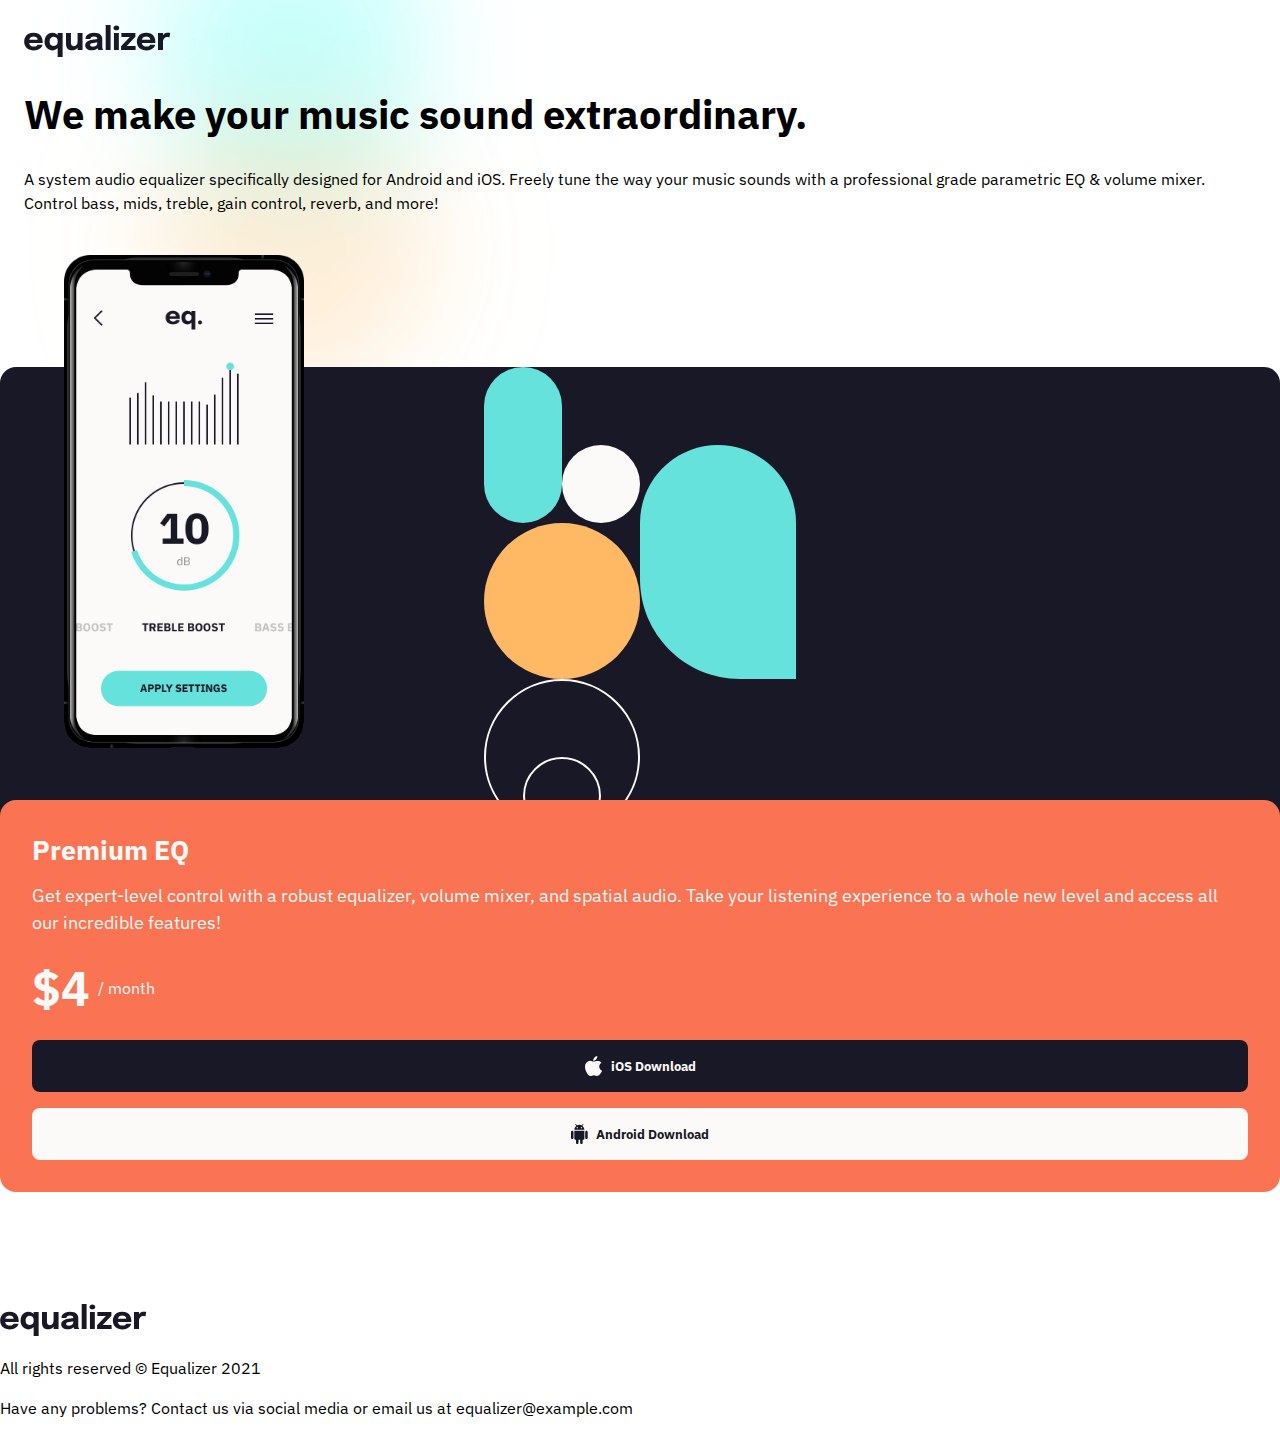
==== public/index.html @ 46a26c41 "set main section height to 56.5rem" ====
<!DOCTYPE html>
<html lang="en">
<head>
  <meta charset="UTF-8">
  <meta name="viewport" content="width=device-width, initial-scale=1.0">
  <link rel="stylesheet" href="style.css">
  <link rel="icon" type="image/png" sizes="32x32" href="./assets/favicon-32x32.png">
  <link rel="preconnect" href="https://fonts.googleapis.com">
  <link rel="preconnect" href="https://fonts.gstatic.com" crossorigin>
  <link href="https://fonts.googleapis.com/css2?family=IBM+Plex+Sans:wght@400;700&display=swap" rel="stylesheet">
  <title>Frontend Mentor | Equalizer landing page</title>
</head>
<body class="content">
  <header class="top-section">
    <img class="main-logo" src="./assets/logo.svg" alt="equalizer logo">
    <h1 class="main-title">We make your music sound extraordinary.</h1>
    <p class="main-title-description"> A system audio equalizer specifically designed for Android and iOS. Freely tune the 
      way your music sounds with a professional grade parametric EQ & volume mixer. Control 
      bass, mids, treble, gain control, reverb, and more!</p>
  </header>

  <main>
    <section class="main-section">
      <div class="mobile-app bg-primary-dark">
        <img class="main-image-app" src="./assets/illustration-app.png" alt="illustration app">
      </div>
      <div class="subscription-section bg-primary-coral">
      <h2 class="subscription-title">Premium EQ</h2>

        <p class="subscription-description">Get expert-level control with a robust equalizer, volume mixer, and spatial audio. Take 
          your listening experience to a whole new level and access all our incredible features!</p>

        <p class="subscription-availability"><span class="subscription-price">$4</span> / month</p>

        <button class="btn btn-bg-dark" type="button"><img class="icon" src="./assets/icon-apple.svg" alt="apple icon">iOS Download</button>
        <button class="btn btn-bg-white" type="button"><img class="icon" src="./assets/icon-android.svg" alt="android icon">Android Download</button>
        </div>
    </section>
  </main>
  
  <footer>
    <img src="./assets/logo.svg" alt="equalizer logo">
    <p class="copyright">All rights reserved © Equalizer 2021</p>
    <p class="contact-us">Have any problems? Contact us via social media or email us at <span class="contact-us-email">equalizer@example.com</span></p>
  </footer>
</body>
</html>
---- public/style.css ----
*, *::after, *::before {
    box-sizing: border-box;
}

body{
    background: url("./assets/bg-main-mobile.png") no-repeat; 
    background-position-y: -15rem;
    margin: 0;
    font-family: 'IBM Plex Sans', sans-serif;
}

p{
    line-height: 1.5;
}

.bg-primary-dark{
    background-color: #191826;
}

.bg-primary-coral{
    background-color: #FA7453;
}

.btn-bg-dark{
    background-color: #191826;
    color: #FCFAF9;
}

.btn-bg-white{
    background-color: #FCFAF9;
    color: #191826;
}

.content{
    min-height: 100svh;
    display: flex;
    flex-direction: column;
    justify-content: flex-start;
    align-items: flex-start;
    gap: 2rem;
}

.top-section{
    padding: 1.5rem;
    margin-bottom: 5rem;
}

.main-section{
    height: 56.5rem;
}

.mobile-app{
    background-image: url("./assets/bg-pattern-2.svg");
    background-repeat: no-repeat;
    background-position: top center;
    border-top-right-radius: 1rem;
    border-top-left-radius: 1rem;
}

.container * {
    margin: 0;
}

.main-title{
    font-size: 2.5rem;
}

.main-image-app{
    max-width: 15rem;
    object-fit: cover;
    position: relative;
    bottom: 7rem;
    left: 4rem;
}

.subscription-section{
    position: relative;
    display: flex;
    flex-direction: column;
    justify-content: flex-start;
    gap: 1rem;
    padding: 2rem;
    color: #FCFAF9;
    border-radius: 1rem;
    bottom: 4rem;
}

.subscription-section * {
    margin: 0;
}

.subscription-title{
    font-size: 1.7rem;
}

.subscription-description{
    font-size: 1.1rem;
}

.subscription-availability{
    display: flex;
    justify-content: flex-start;
    align-items: center;
    flex-grow: 1;
}

.subscription-price{
    font-size: 3rem;
    font-weight: 700;
    margin-right: 0.5rem;
}

.btn{
    display: flex;
    justify-content: center;
    align-items: center;
    padding: 1rem 0rem;
    border-radius: 0.5rem;
    border: none;
    font-family: 'IBM Plex Sans', sans-serif;
    font-weight: 700;
}

.icon{
    margin-right: 0.5rem;
}
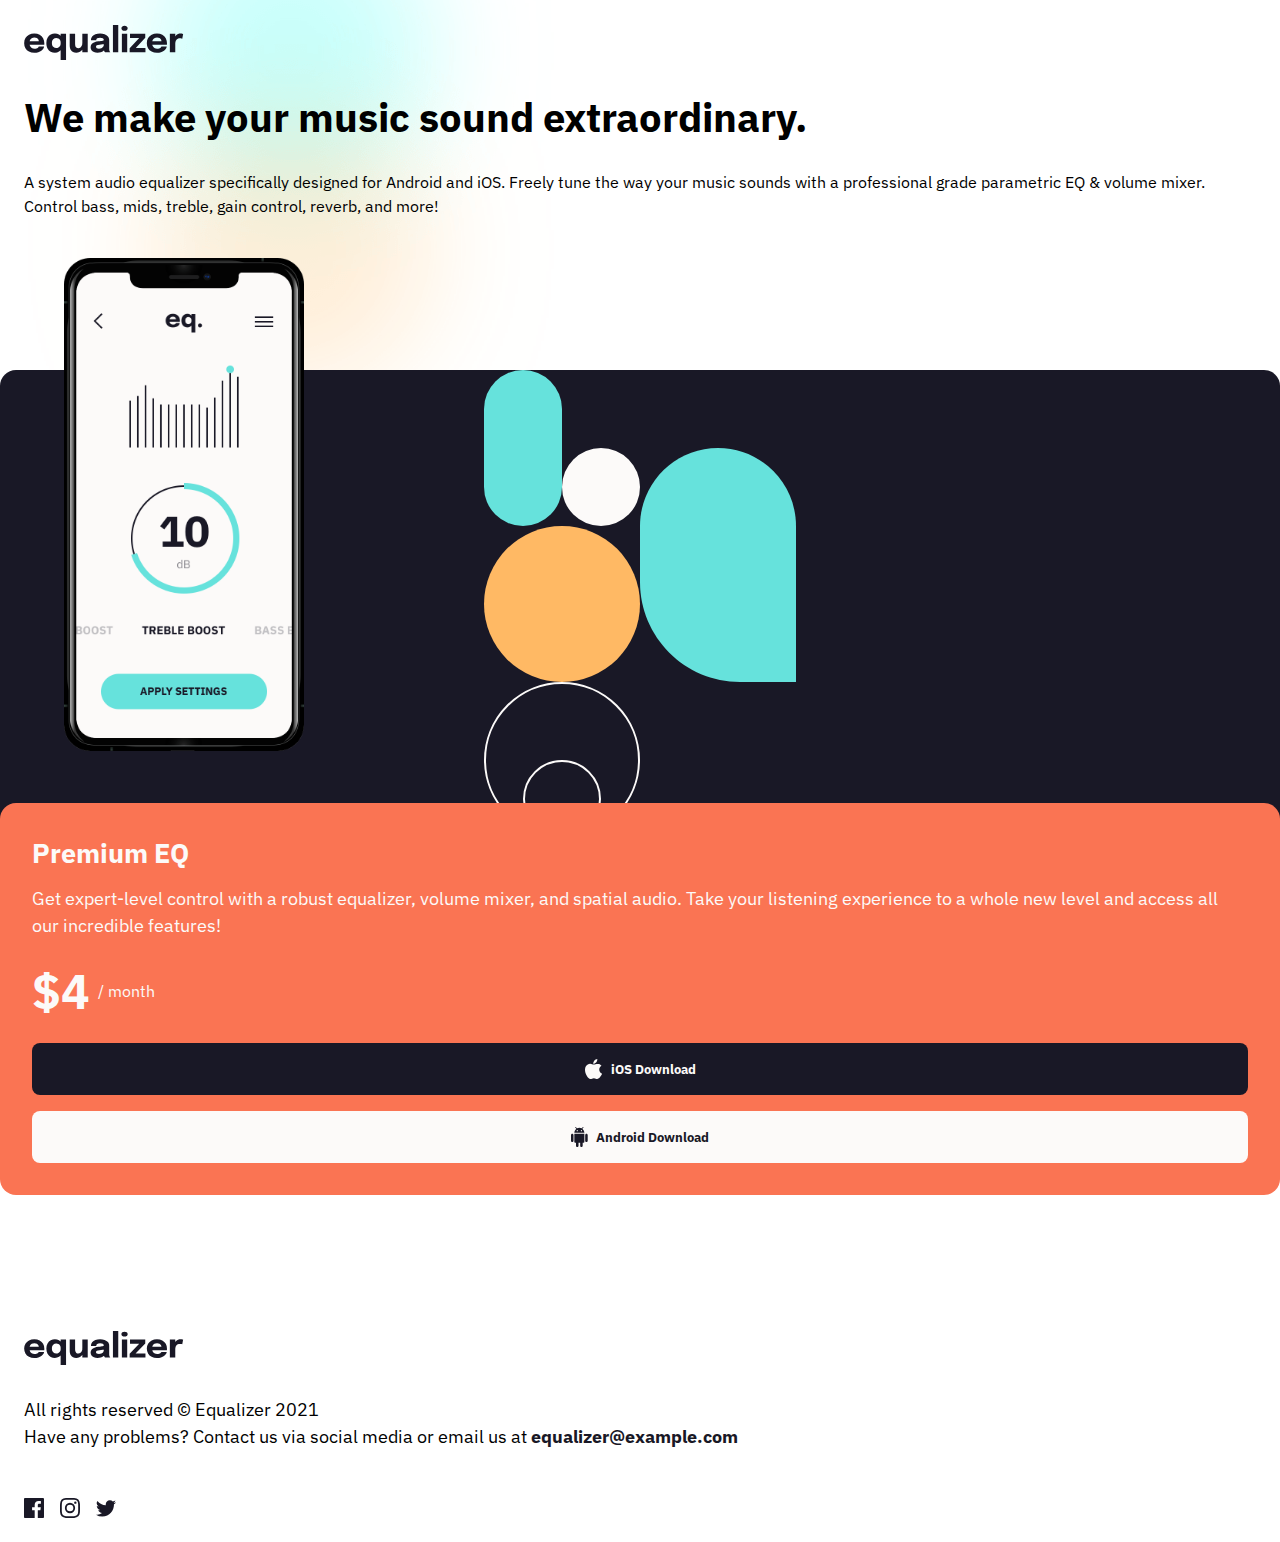
==== commit 7f30169b: "finish footer section" ====
--- a/public/index.html
+++ b/public/index.html
@@ -39,9 +39,14 @@
   </main>
   
   <footer>
-    <img src="./assets/logo.svg" alt="equalizer logo">
+    <img class="main-logo" src="./assets/logo.svg" alt="equalizer logo">
     <p class="copyright">All rights reserved © Equalizer 2021</p>
     <p class="contact-us">Have any problems? Contact us via social media or email us at <span class="contact-us-email">equalizer@example.com</span></p>
+    <div class="social-links">
+      <img src="./assets/icon-facebook.svg" alt="facebook icon">
+      <img src="./assets/icon-instagram.svg" alt="instagram icon">
+      <img src="./assets/icon-twitter.svg" alt="twitter icon">
+    </div>
   </footer>
 </body>
 </html>--- a/public/style.css
+++ b/public/style.css
@@ -38,6 +38,11 @@
     justify-content: flex-start;
     align-items: flex-start;
     gap: 2rem;
+}
+
+.main-logo{
+    width: 10rem;
+    object-fit: cover;
 }
 
 .top-section{
@@ -123,4 +128,35 @@
 
 .icon{
     margin-right: 0.5rem;
+}
+
+footer{
+    display: flex;
+    flex-direction: column;
+    justify-content: flex-start;
+    align-items: flex-start;
+    padding: 1.5rem;
+}
+
+footer > .main-logo{
+    margin-bottom: 2rem;
+}
+
+.copyright,
+.contact-us{
+    font-size: 1.1rem;
+    margin: 0;
+}
+
+.contact-us-email{
+    font-weight: 700;
+    color: #191826;
+}
+
+.social-links{
+    margin-top: 3rem;
+    display: flex;
+    justify-content: flex-start;
+    align-items: center;
+    gap: 1rem;
 }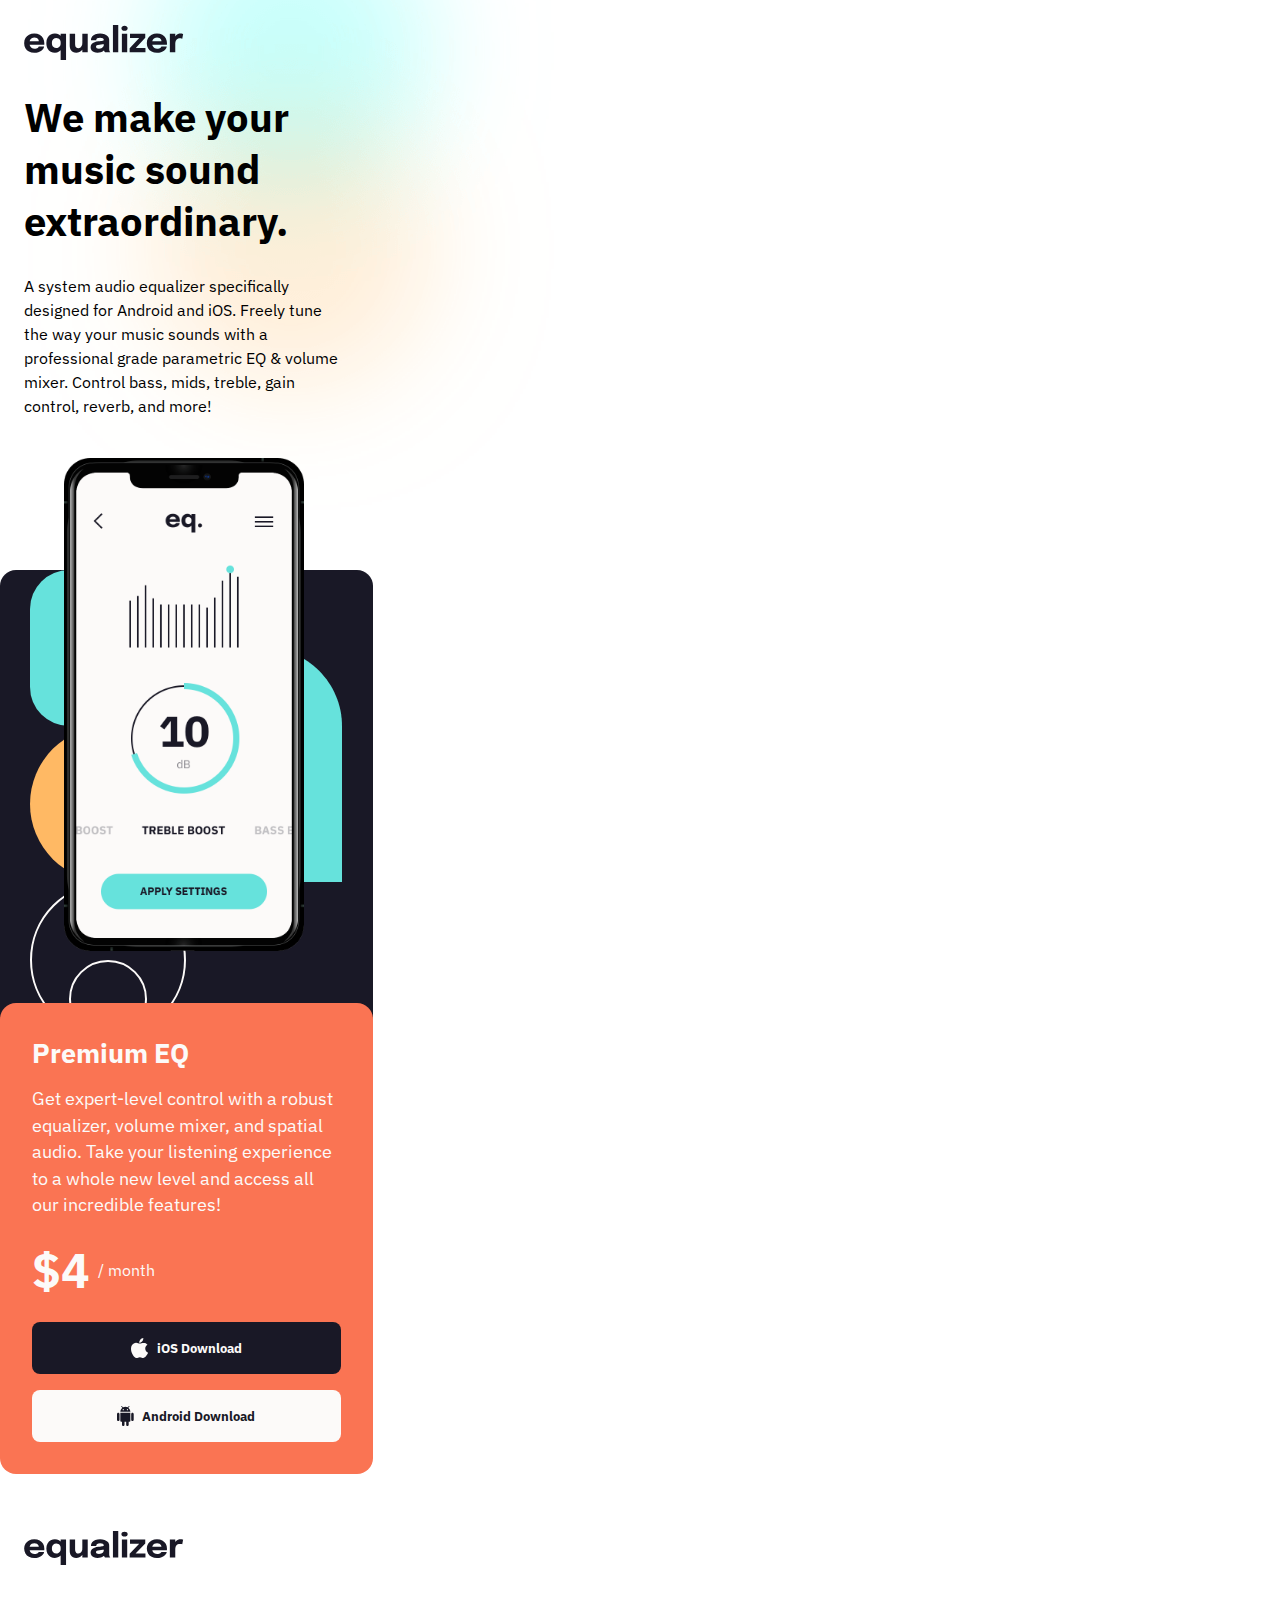
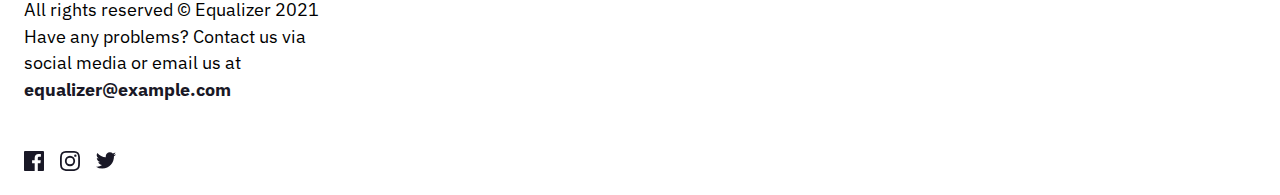
==== commit f4cc7308: "add div container for the whole website elements" ====
--- a/public/index.html
+++ b/public/index.html
@@ -11,42 +11,44 @@
   <title>Frontend Mentor | Equalizer landing page</title>
 </head>
 <body class="content">
-  <header class="top-section">
-    <img class="main-logo" src="./assets/logo.svg" alt="equalizer logo">
-    <h1 class="main-title">We make your music sound extraordinary.</h1>
-    <p class="main-title-description"> A system audio equalizer specifically designed for Android and iOS. Freely tune the 
-      way your music sounds with a professional grade parametric EQ & volume mixer. Control 
-      bass, mids, treble, gain control, reverb, and more!</p>
-  </header>
+  <div class="container">
+    <header class="top-section">
+      <img class="main-logo" src="./assets/logo.svg" alt="equalizer logo">
+      <h1 class="main-title">We make your music sound extraordinary.</h1>
+      <p class="main-title-description"> A system audio equalizer specifically designed for Android and iOS. Freely tune the 
+        way your music sounds with a professional grade parametric EQ & volume mixer. Control 
+        bass, mids, treble, gain control, reverb, and more!</p>
+    </header>
 
-  <main>
-    <section class="main-section">
-      <div class="mobile-app bg-primary-dark">
-        <img class="main-image-app" src="./assets/illustration-app.png" alt="illustration app">
+    <main>
+      <section class="main-section">
+        <div class="mobile-app bg-primary-dark">
+          <img class="main-image-app" src="./assets/illustration-app.png" alt="illustration app">
+        </div>
+        <div class="subscription-section bg-primary-coral">
+        <h2 class="subscription-title">Premium EQ</h2>
+
+          <p class="subscription-description">Get expert-level control with a robust equalizer, volume mixer, and spatial audio. Take 
+            your listening experience to a whole new level and access all our incredible features!</p>
+
+          <p class="subscription-availability"><span class="subscription-price">$4</span> / month</p>
+
+          <button class="btn btn-bg-dark" type="button"><img class="icon" src="./assets/icon-apple.svg" alt="apple icon">iOS Download</button>
+          <button class="btn btn-bg-white" type="button"><img class="icon" src="./assets/icon-android.svg" alt="android icon">Android Download</button>
+          </div>
+      </section>
+    </main>
+    
+    <footer>
+      <img class="main-logo" src="./assets/logo.svg" alt="equalizer logo">
+      <p class="copyright">All rights reserved © Equalizer 2021</p>
+      <p class="contact-us">Have any problems? Contact us via social media or email us at <span class="contact-us-email">equalizer@example.com</span></p>
+      <div class="social-links">
+        <img src="./assets/icon-facebook.svg" alt="facebook icon">
+        <img src="./assets/icon-instagram.svg" alt="instagram icon">
+        <img src="./assets/icon-twitter.svg" alt="twitter icon">
       </div>
-      <div class="subscription-section bg-primary-coral">
-      <h2 class="subscription-title">Premium EQ</h2>
-
-        <p class="subscription-description">Get expert-level control with a robust equalizer, volume mixer, and spatial audio. Take 
-          your listening experience to a whole new level and access all our incredible features!</p>
-
-        <p class="subscription-availability"><span class="subscription-price">$4</span> / month</p>
-
-        <button class="btn btn-bg-dark" type="button"><img class="icon" src="./assets/icon-apple.svg" alt="apple icon">iOS Download</button>
-        <button class="btn btn-bg-white" type="button"><img class="icon" src="./assets/icon-android.svg" alt="android icon">Android Download</button>
-        </div>
-    </section>
-  </main>
-  
-  <footer>
-    <img class="main-logo" src="./assets/logo.svg" alt="equalizer logo">
-    <p class="copyright">All rights reserved © Equalizer 2021</p>
-    <p class="contact-us">Have any problems? Contact us via social media or email us at <span class="contact-us-email">equalizer@example.com</span></p>
-    <div class="social-links">
-      <img src="./assets/icon-facebook.svg" alt="facebook icon">
-      <img src="./assets/icon-instagram.svg" alt="instagram icon">
-      <img src="./assets/icon-twitter.svg" alt="twitter icon">
-    </div>
-  </footer>
+    </footer>
+  </div>
 </body>
 </html>--- a/public/style.css
+++ b/public/style.css
@@ -35,8 +35,16 @@
     min-height: 100svh;
     display: flex;
     flex-direction: column;
+    justify-content: center;
+    align-items: center;
+}
+
+.container{
+    width: 23.3rem;
+    display: flex;
+    flex-direction: column;
     justify-content: flex-start;
-    align-items: flex-start;
+    align-self: flex-start;
     gap: 2rem;
 }
 
@@ -60,10 +68,6 @@
     background-position: top center;
     border-top-right-radius: 1rem;
     border-top-left-radius: 1rem;
-}
-
-.container * {
-    margin: 0;
 }
 
 .main-title{
@@ -159,4 +163,10 @@
     justify-content: flex-start;
     align-items: center;
     gap: 1rem;
+}
+
+@media (min-width: 48em){
+    .content{
+        min-height: 100vh;
+    }
 }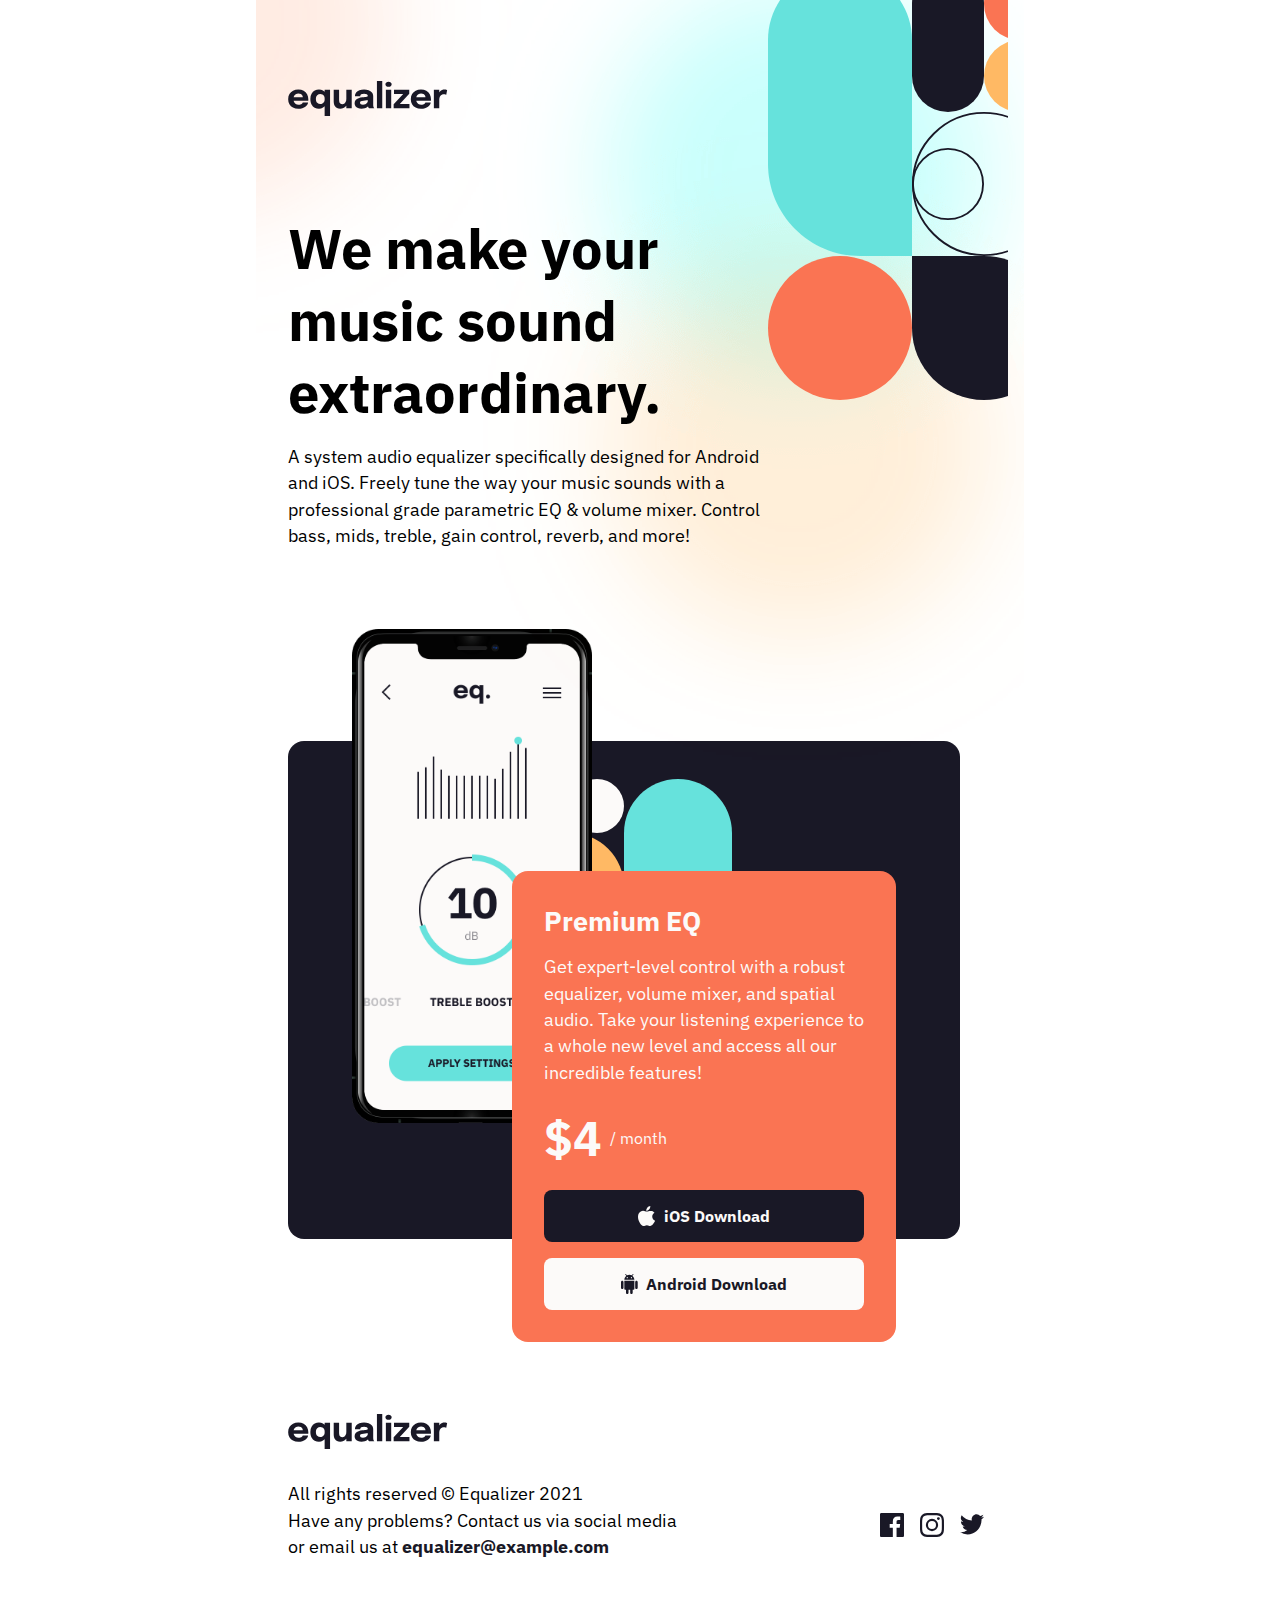
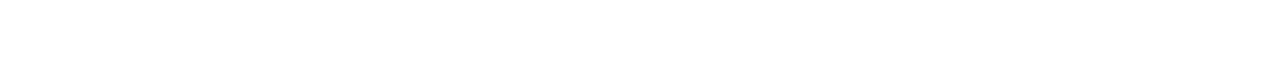
==== commit abfc07ac: "finish desktop version" ====
--- a/public/index.html
+++ b/public/index.html
@@ -41,8 +41,10 @@
     
     <footer>
       <img class="main-logo" src="./assets/logo.svg" alt="equalizer logo">
-      <p class="copyright">All rights reserved © Equalizer 2021</p>
-      <p class="contact-us">Have any problems? Contact us via social media or email us at <span class="contact-us-email">equalizer@example.com</span></p>
+      <div>
+        <p class="copyright">All rights reserved © Equalizer 2021</p>
+        <p class="contact-us">Have any problems? Contact us via social media or email us at <span class="contact-us-email">equalizer@example.com</span></p>
+      </div>
       <div class="social-links">
         <img src="./assets/icon-facebook.svg" alt="facebook icon">
         <img src="./assets/icon-instagram.svg" alt="instagram icon">
--- a/public/style.css
+++ b/public/style.css
@@ -1,11 +1,9 @@
 *, *::after, *::before {
     box-sizing: border-box;
+    margin: 0;
 }
 
 body{
-    background: url("./assets/bg-main-mobile.png") no-repeat; 
-    background-position-y: -15rem;
-    margin: 0;
     font-family: 'IBM Plex Sans', sans-serif;
 }
 
@@ -40,20 +38,28 @@
 }
 
 .container{
-    width: 23.3rem;
-    display: flex;
-    flex-direction: column;
-    justify-content: flex-start;
-    align-self: flex-start;
+    background: url("./assets/bg-main-mobile.png") top left no-repeat; 
+    background-position-y: -15rem;
+    width: 23.4rem;
+    display: flex;
+    flex-direction: column;
+    justify-content: flex-start;
+    align-items: center;
     gap: 2rem;
 }
 
 .main-logo{
     width: 10rem;
     object-fit: cover;
+    margin-bottom: 2rem;
 }
 
 .top-section{
+    display: flex;
+    flex-direction: column;
+    justify-content: center;
+    align-items: flex-start;
+    gap: 1rem;
     padding: 1.5rem;
     margin-bottom: 5rem;
 }
@@ -66,8 +72,7 @@
     background-image: url("./assets/bg-pattern-2.svg");
     background-repeat: no-repeat;
     background-position: top center;
-    border-top-right-radius: 1rem;
-    border-top-left-radius: 1rem;
+    border-radius: 1rem;
 }
 
 .main-title{
@@ -83,6 +88,7 @@
 }
 
 .subscription-section{
+    max-width: 24rem;
     position: relative;
     display: flex;
     flex-direction: column;
@@ -94,10 +100,6 @@
     bottom: 4rem;
 }
 
-.subscription-section * {
-    margin: 0;
-}
-
 .subscription-title{
     font-size: 1.7rem;
 }
@@ -110,7 +112,6 @@
     display: flex;
     justify-content: flex-start;
     align-items: center;
-    flex-grow: 1;
 }
 
 .subscription-price{
@@ -127,6 +128,7 @@
     border-radius: 0.5rem;
     border: none;
     font-family: 'IBM Plex Sans', sans-serif;
+    font-size: 1rem;
     font-weight: 700;
 }
 
@@ -140,10 +142,6 @@
     justify-content: flex-start;
     align-items: flex-start;
     padding: 1.5rem;
-}
-
-footer > .main-logo{
-    margin-bottom: 2rem;
 }
 
 .copyright,
@@ -165,8 +163,182 @@
     gap: 1rem;
 }
 
+.social-links img{
+    width: 1.5rem;
+    color: #191826;
+}
+
 @media (min-width: 48em){
+
     .content{
         min-height: 100vh;
+        flex-direction: row;
+    }
+
+    .container{
+        background: url("./assets/bg-main-tablet.png") top right no-repeat;
+        background-position-y: -20em;
+        background-position-x: -25em;
+        width: 48em;
+        justify-content: center;
+        align-items: flex-start;
+        padding: 0rem 2em;
+        margin-bottom: 3em;
+    }
+
+    .top-section{
+        padding: 0rem;
+        width: 45em;
+        background: url("./assets/bg-pattern-1.svg") top right no-repeat;
+        background-size: 18em;
+        background-position-x: 30em;
+        background-position-y: -2em;
+        margin-bottom: 10em;
+    }
+
+    .top-section > .main-logo{
+        margin: 5em 0em;
+    }
+
+    .main-title{
+        width: 8em;
+        font-size: 3.5em;
+    }
+
+    .main-title-description{
+        width: 28.5em;
+        font-size: 1.1em;
+    }
+
+    .mobile-app{
+        background-position-y: -1em;
+        background-size: 13.5em;
+        width: 42em;
+        z-index: -1;
+        position: relative;
+    }
+
+    .main-image-app{
+        z-index: 0;
+        position: relative;
+    }
+
+    .subscription-section{
+        z-index: 1;
+        position: relative;
+        bottom: 23em;
+        left: 14em;
+    }
+
+    .main-section{
+        height: 40em;
+    }
+
+    footer{
+        padding: 0;
+    }
+
+    .contact-us{
+        width: 23em;
+    }
+
+    .social-links{
+        position: relative;
+        bottom: 6em;
+        left: 37em;
+    }
+
+}
+
+@media (min-width: 90em){
+    .container{
+        background: url("./assets/bg-main-desktop.png") top right no-repeat;
+        background-position-x: -20em;
+        background-position-y: -15em;
+        width: 90em;
+        padding: 0em 5em;
+    }
+
+    .top-section{
+        width: 85em;
+        background-size: 19em;
+        background-position-x: 66em;
+        background-position-y: -2.5em;
+        margin-bottom: 20em;
+    }
+
+    .main-title{
+        width: 12em;
+        font-size: 6em;
+    }
+
+    .main-title-description{
+        width: 43em;
+        font-size: 1.4em;
+    }
+
+    .main-section{
+        height: 45em;
+        margin-bottom: 5em;
+    }
+
+    .mobile-app{
+        width: 75em;
+        background-size: 23em;
+        background-position-x: 21.3em;
+        background-position-y: -5em;
+    }
+
+    .main-image-app{
+        left: 7em;
+        bottom: 11em;
+        max-width: 20em;
+    }
+
+    .subscription-section{
+        left: 40em;
+        max-width: 25em;
+        height: 36em;
+        bottom: 32em;
+        padding: 2.5em;
+    }
+
+    .subscription-title{
+        font-size: 2.5em;
+    }
+
+    .subscription-description{
+        font-size: 1.2em;
+    }
+
+    .subscription-price{
+        font-size: 4em;
+    }
+
+    .subscription-availability{
+        font-size: 1.2em;
+    }
+
+    .btn{
+        font-size: 1.2em;
+    }
+
+    footer{
+        flex-direction: row;
+        justify-content: center;
+        align-items: center;
+        gap: 10em;
+    }
+
+    footer > .main-logo{
+        margin-bottom: 0;
+        align-self: flex-start;
+    }
+
+    .social-links{
+        top: 0;
+        left: 0;
+        margin-top: 0;
+        margin-left: 15em;
     }
 }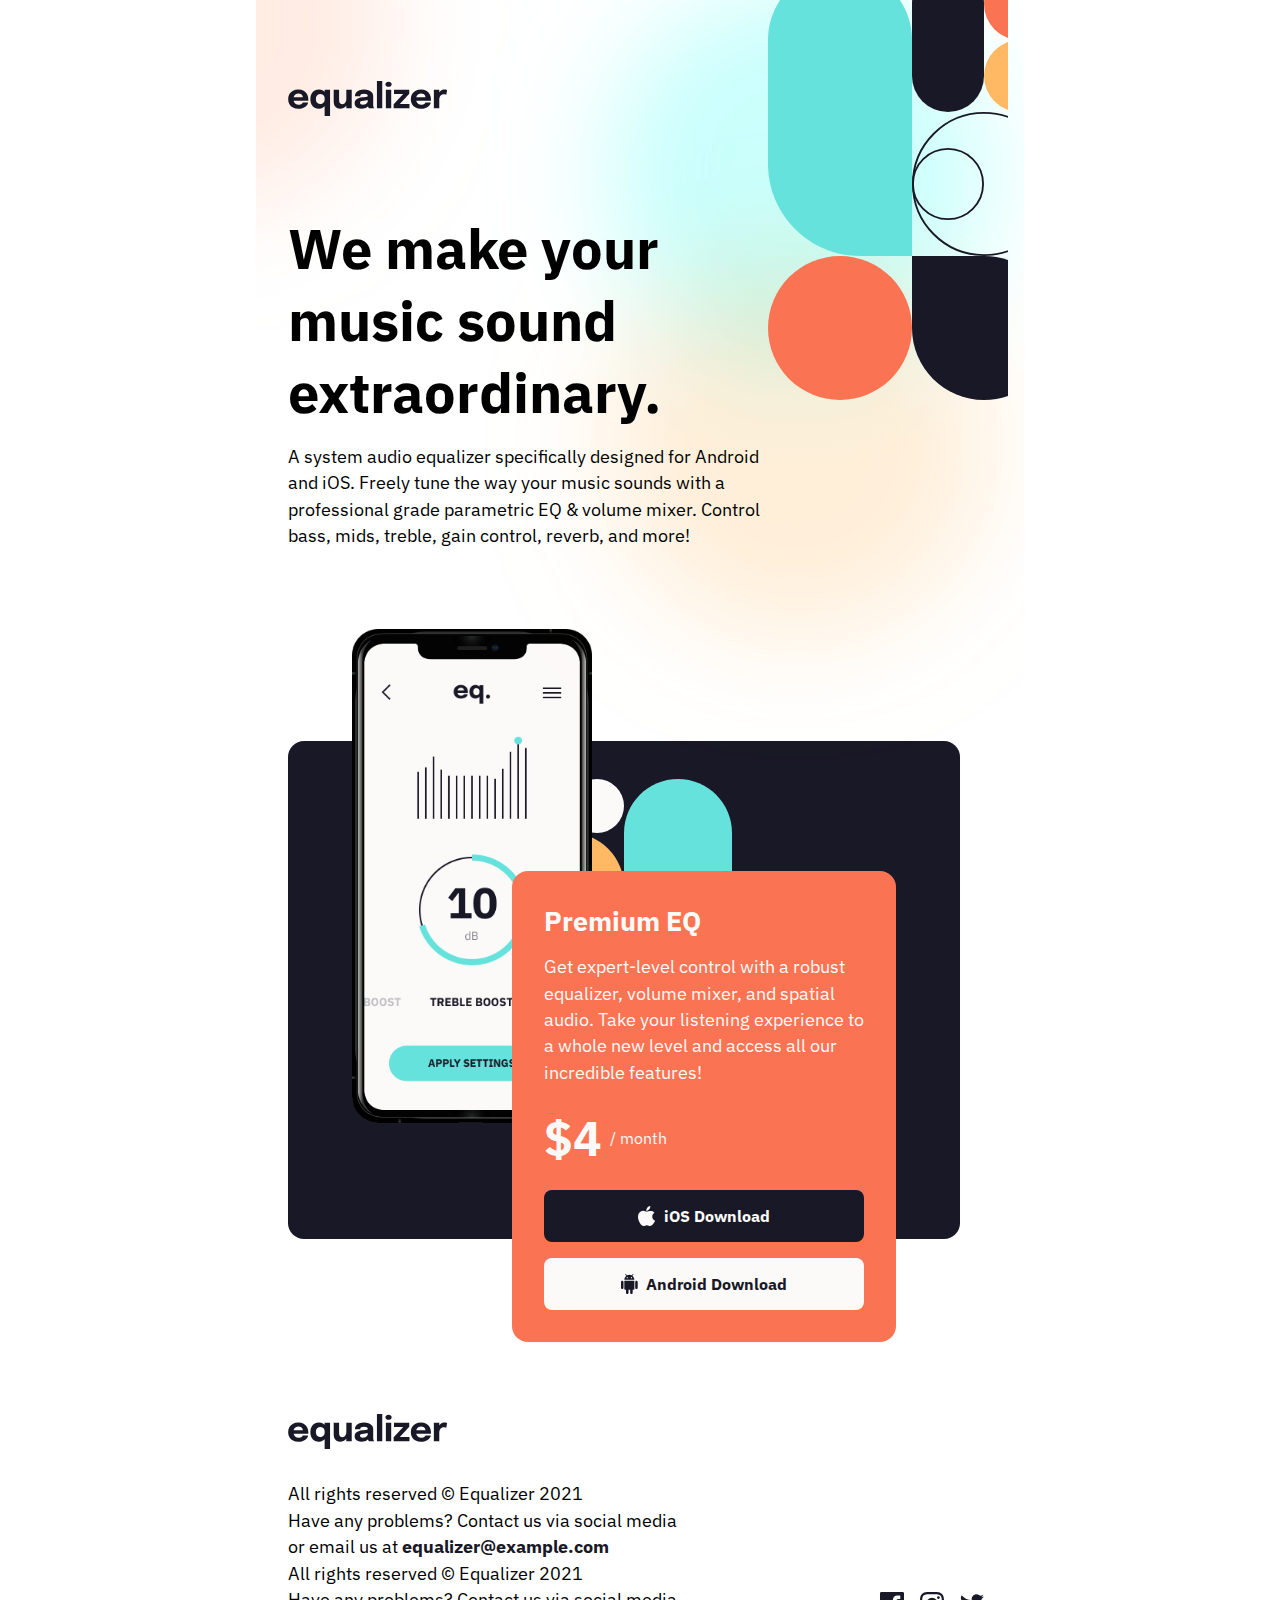
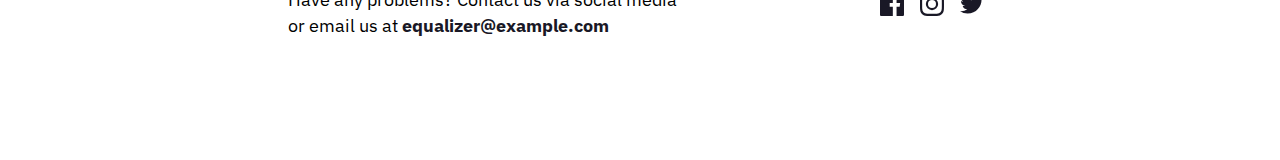
==== commit 1967d815: "add container inside footer" ====
--- a/public/index.html
+++ b/public/index.html
@@ -45,6 +45,8 @@
         <p class="copyright">All rights reserved © Equalizer 2021</p>
         <p class="contact-us">Have any problems? Contact us via social media or email us at <span class="contact-us-email">equalizer@example.com</span></p>
       </div>
+      <p class="copyright">All rights reserved © Equalizer 2021</p>
+      <p class="contact-us">Have any problems? Contact us via social media or email us at <span class="contact-us-email">equalizer@example.com</span></p>
       <div class="social-links">
         <img src="./assets/icon-facebook.svg" alt="facebook icon">
         <img src="./assets/icon-instagram.svg" alt="instagram icon">
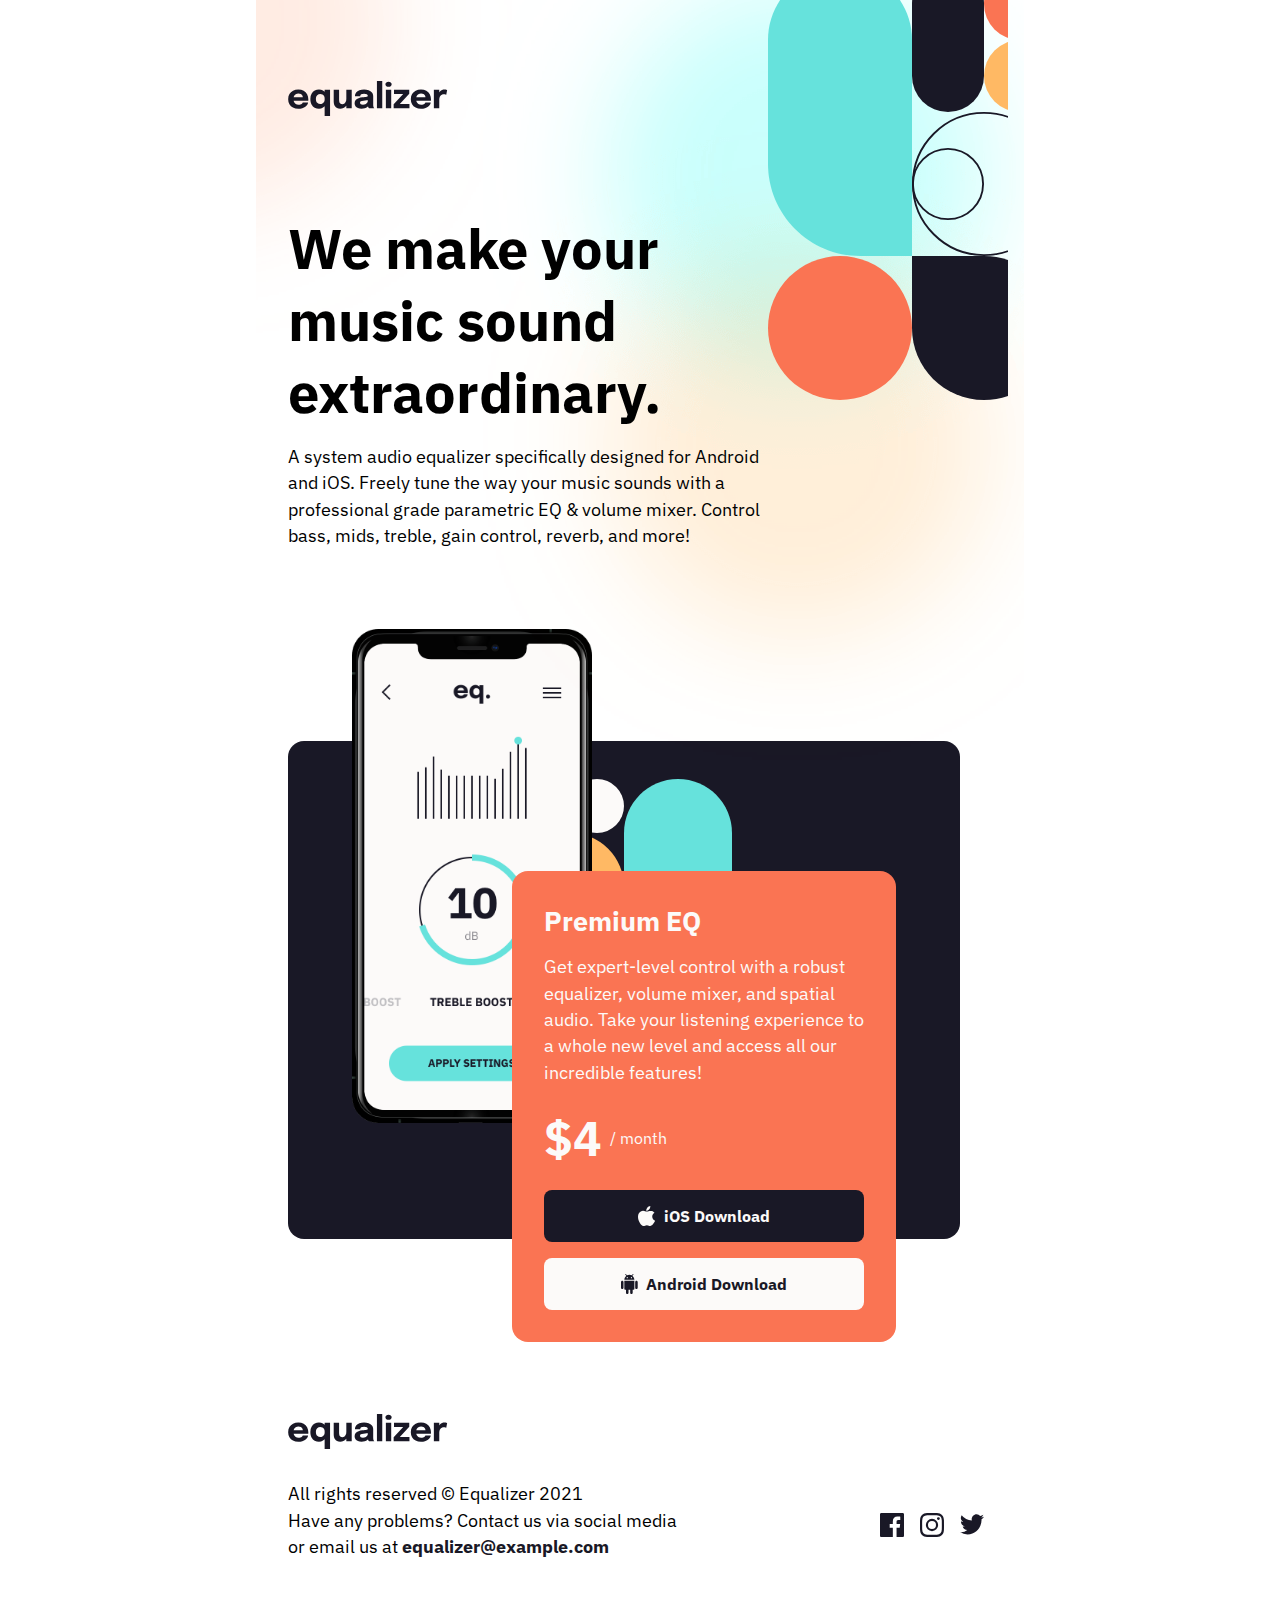
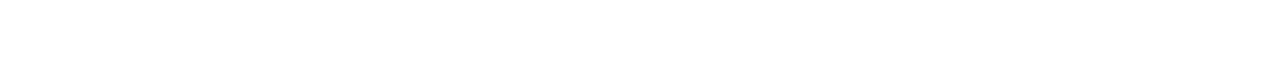
==== commit 4b22de80: "delete duplicate paragraph elements" ====
--- a/public/index.html
+++ b/public/index.html
@@ -45,8 +45,6 @@
         <p class="copyright">All rights reserved © Equalizer 2021</p>
         <p class="contact-us">Have any problems? Contact us via social media or email us at <span class="contact-us-email">equalizer@example.com</span></p>
       </div>
-      <p class="copyright">All rights reserved © Equalizer 2021</p>
-      <p class="contact-us">Have any problems? Contact us via social media or email us at <span class="contact-us-email">equalizer@example.com</span></p>
       <div class="social-links">
         <img src="./assets/icon-facebook.svg" alt="facebook icon">
         <img src="./assets/icon-instagram.svg" alt="instagram icon">
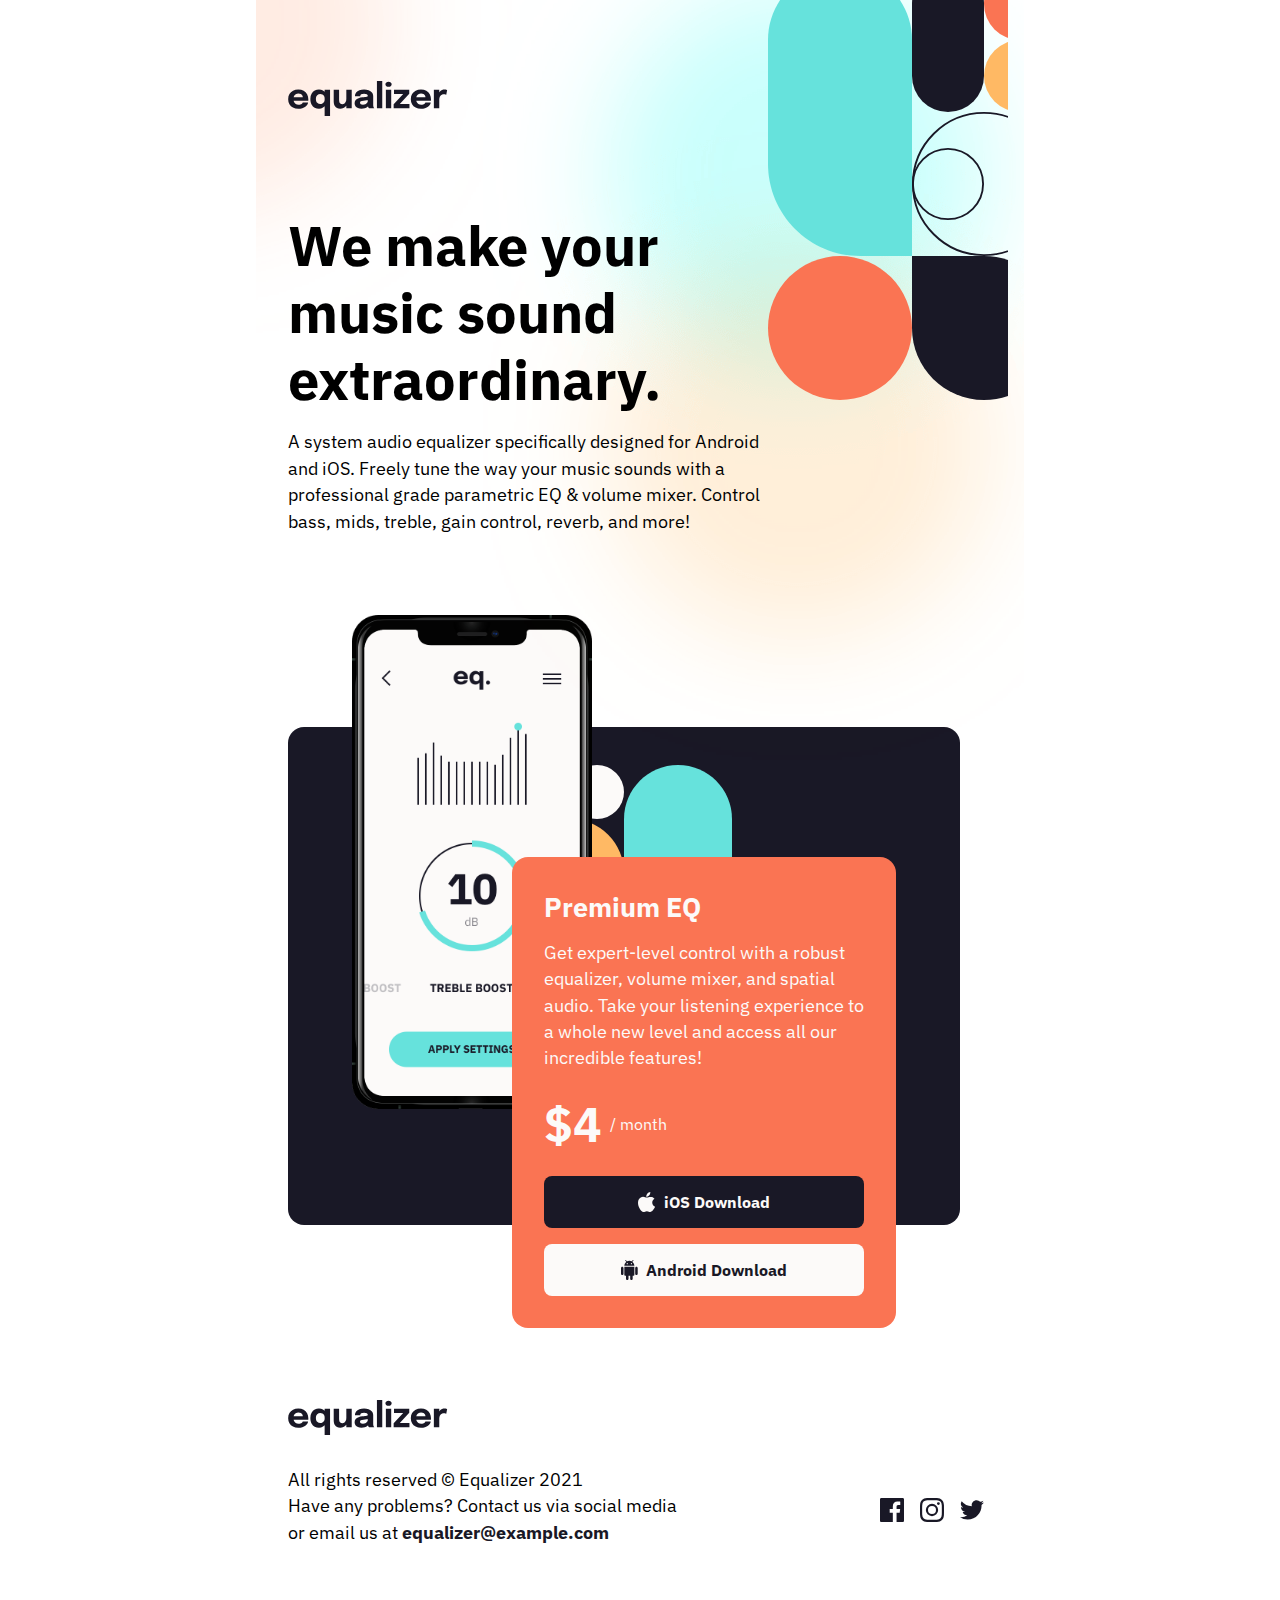
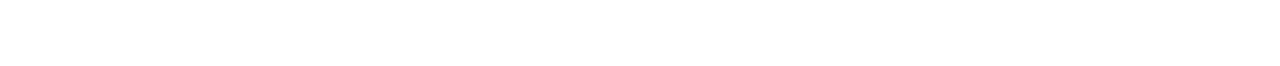
==== commit 921b6eac: "add class to footer element" ====
--- a/public/index.html
+++ b/public/index.html
@@ -39,7 +39,7 @@
       </section>
     </main>
     
-    <footer>
+    <footer class="bottom-section">
       <img class="main-logo" src="./assets/logo.svg" alt="equalizer logo">
       <div>
         <p class="copyright">All rights reserved © Equalizer 2021</p>
--- a/public/style.css
+++ b/public/style.css
@@ -61,7 +61,7 @@
     align-items: flex-start;
     gap: 1rem;
     padding: 1.5rem;
-    margin-bottom: 5rem;
+    margin-bottom: 7rem;
 }
 
 .main-section{
@@ -77,6 +77,7 @@
 
 .main-title{
     font-size: 2.5rem;
+    line-height: 1.2;
 }
 
 .main-image-app{
@@ -142,6 +143,10 @@
     justify-content: flex-start;
     align-items: flex-start;
     padding: 1.5rem;
+}
+
+footer > .main-logo{
+    margin-bottom: 2rem;
 }
 
 .copyright,
